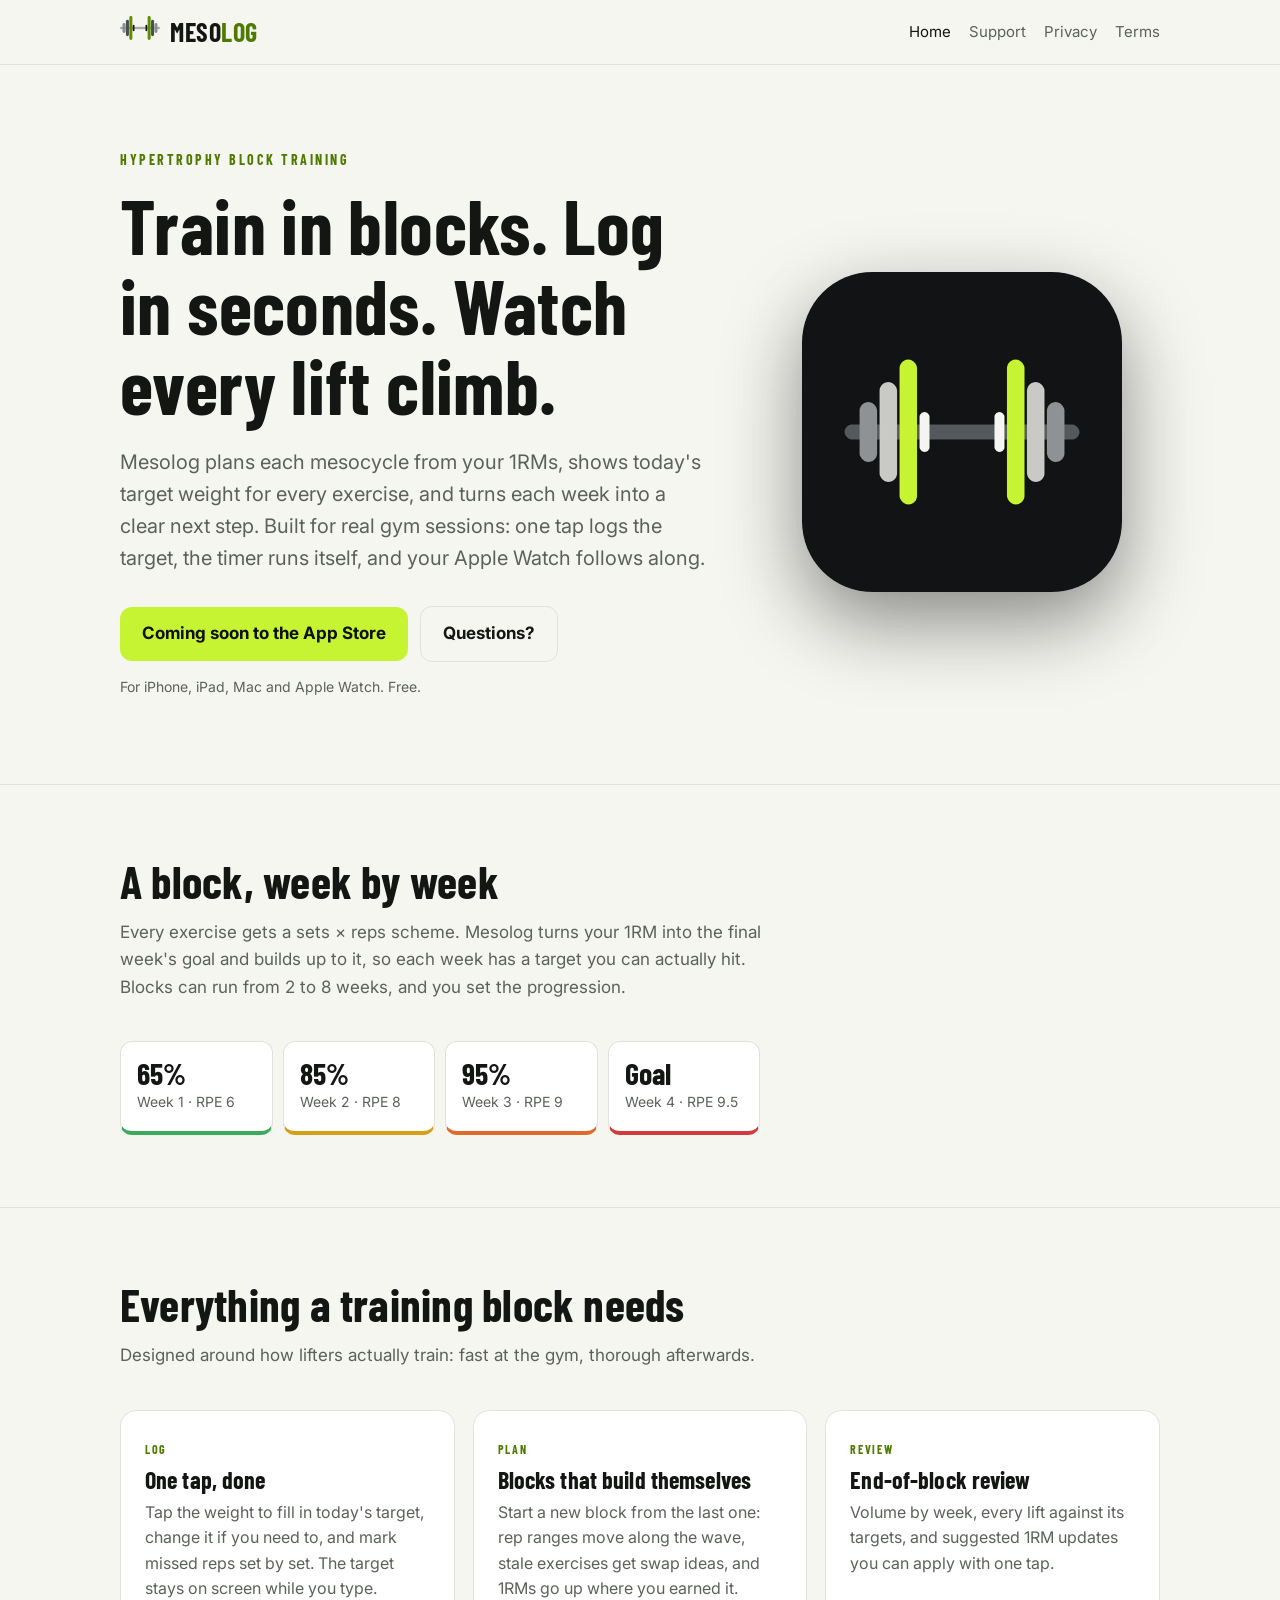
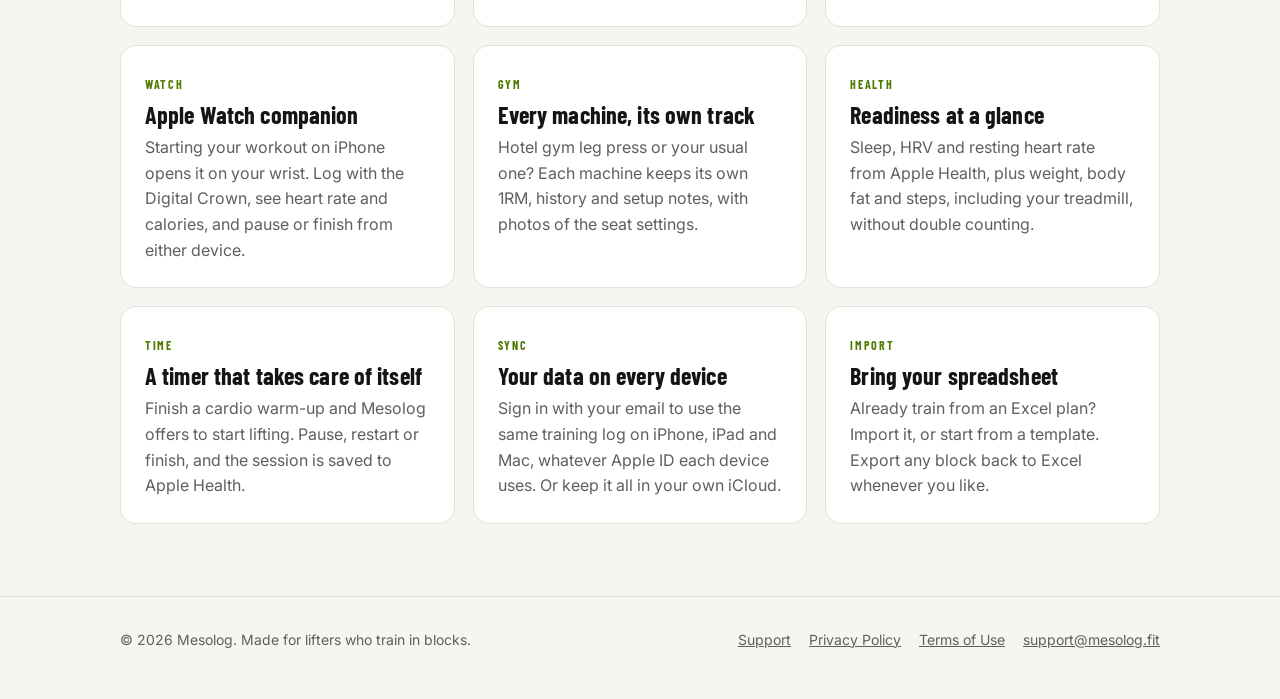
==== index.html @ 9f4a1cd2 "Mesolog website: home, support, privacy policy, terms Co-Authored-By: Claude Opus 5.5 <noreply@anthr" ====
<!doctype html>
<html lang="en">
<head>
<meta charset="utf-8">
<meta name="viewport" content="width=device-width, initial-scale=1">
<title>Mesolog: Hypertrophy Block Training</title>
<meta name="description" content="Plan mesocycles from your 1RMs, log every set in seconds and review each block. For iPhone, iPad, Mac and Apple Watch.">
<meta property="og:title" content="Mesolog: Hypertrophy Block Training">
<meta property="og:description" content="Plan mesocycles from your 1RMs, log every set in seconds and review each block. For iPhone, iPad, Mac and Apple Watch.">
<meta property="og:image" content="https://mesolog.fit/assets/icon-512.png">
<link rel="icon" href="/assets/favicon.png">
<link rel="apple-touch-icon" href="/assets/apple-touch-icon.png">
<link rel="preconnect" href="https://fonts.googleapis.com">
<link rel="preconnect" href="https://fonts.gstatic.com" crossorigin>
<link href="https://fonts.googleapis.com/css2?family=Barlow+Condensed:wght@600;700&family=Inter:wght@400;600;700&display=swap" rel="stylesheet">
<link rel="stylesheet" href="/assets/style.css">
</head>
<body>
<header class="site-header"><div class="wrap">
  <a class="brand" href="/" aria-label="Mesolog home"><picture><source srcset="/assets/mark-light.svg" media="(prefers-color-scheme: light)"><img src="/assets/mark.svg" alt=""></picture><span class="wordmark">MESO<span>LOG</span></span></a>
  <nav aria-label="Main"><a href="/" aria-current="page" class="hide-sm">Home</a><a href="/support/">Support</a><a href="/privacy/">Privacy</a><a href="/terms/" class="hide-sm">Terms</a></nav>
</div></header>
<main>

<div class="hero"><div class="wrap">
  <div>
    <p class="eyebrow">Hypertrophy block training</p>
    <h1>Train in blocks. Log in seconds. Watch every lift climb.</h1>
    <p class="lede">Mesolog plans each mesocycle from your 1RMs, shows today's target weight for every exercise, and turns each week into a clear next step. Built for real gym sessions: one tap logs the target, the timer runs itself, and your Apple Watch follows along.</p>
    <div class="cta-row">
      <span class="button" aria-disabled="true">Coming soon to the App Store</span>
      <a class="button secondary" href="/support/">Questions?</a>
    </div>
    <p class="note">For iPhone, iPad, Mac and Apple Watch. Free.</p>
  </div>
  <div class="hero-art"><img src="/assets/icon-512.png" alt="Mesolog app icon" width="320" height="320"></div>
</div></div>

<section><div class="wrap">
  <h2>A block, week by week</h2>
  <p class="intro">Every exercise gets a sets × reps scheme. Mesolog turns your 1RM into the final week's goal and builds up to it, so each week has a target you can actually hit. Blocks can run from 2 to 8 weeks, and you set the progression.</p>
  <div class="weeks" role="list">
    <div class="week" role="listitem"><b>65%</b><span>Week 1 · RPE 6</span></div>
    <div class="week" role="listitem"><b>85%</b><span>Week 2 · RPE 8</span></div>
    <div class="week" role="listitem"><b>95%</b><span>Week 3 · RPE 9</span></div>
    <div class="week" role="listitem"><b>Goal</b><span>Week 4 · RPE 9.5</span></div>
  </div>
</div></section>

<section><div class="wrap">
  <h2>Everything a training block needs</h2>
  <p class="intro">Designed around how lifters actually train: fast at the gym, thorough afterwards.</p>
  <div class="grid">
    <div class="card"><span class="tag">Log</span><h3>One tap, done</h3><p>Tap the weight to fill in today's target, change it if you need to, and mark missed reps set by set. The target stays on screen while you type.</p></div>
    <div class="card"><span class="tag">Plan</span><h3>Blocks that build themselves</h3><p>Start a new block from the last one: rep ranges move along the wave, stale exercises get swap ideas, and 1RMs go up where you earned it.</p></div>
    <div class="card"><span class="tag">Review</span><h3>End-of-block review</h3><p>Volume by week, every lift against its targets, and suggested 1RM updates you can apply with one tap.</p></div>
    <div class="card"><span class="tag">Watch</span><h3>Apple Watch companion</h3><p>Starting your workout on iPhone opens it on your wrist. Log with the Digital Crown, see heart rate and calories, and pause or finish from either device.</p></div>
    <div class="card"><span class="tag">Gym</span><h3>Every machine, its own track</h3><p>Hotel gym leg press or your usual one? Each machine keeps its own 1RM, history and setup notes, with photos of the seat settings.</p></div>
    <div class="card"><span class="tag">Health</span><h3>Readiness at a glance</h3><p>Sleep, HRV and resting heart rate from Apple Health, plus weight, body fat and steps, including your treadmill, without double counting.</p></div>
    <div class="card"><span class="tag">Time</span><h3>A timer that takes care of itself</h3><p>Finish a cardio warm-up and Mesolog offers to start lifting. Pause, restart or finish, and the session is saved to Apple Health.</p></div>
    <div class="card"><span class="tag">Sync</span><h3>Your data on every device</h3><p>Sign in with your email to use the same training log on iPhone, iPad and Mac, whatever Apple ID each device uses. Or keep it all in your own iCloud.</p></div>
    <div class="card"><span class="tag">Import</span><h3>Bring your spreadsheet</h3><p>Already train from an Excel plan? Import it, or start from a template. Export any block back to Excel whenever you like.</p></div>
  </div>
</div></section>

</main>
<footer class="site-footer"><div class="wrap">
  <span>© 2026 Mesolog. Made for lifters who train in blocks.</span>
  <nav aria-label="Footer"><a href="/support/">Support</a><a href="/privacy/">Privacy Policy</a><a href="/terms/">Terms of Use</a><a href="mailto:support@mesolog.fit">support@mesolog.fit</a></nav>
</div></footer>
</body>
</html>
---- assets/style.css ----
:root {
  --bg: #0E100F;
  --bg-raised: #171A18;
  --line: #2A2E2B;
  --text: #F4F4F0;
  --muted: #A3A7A2;
  --lime: #C6F432;
  --lime-ink: #0E100F;
  --accent: #C6F432;
  --max: 1080px;
  color-scheme: dark;
}

@media (prefers-color-scheme: light) {
  :root:not([data-theme="dark"]) {
    --bg: #F6F6F1;
    --bg-raised: #FFFFFF;
    --line: #E1E2DC;
    --text: #141614;
    --muted: #5C615B;
    --accent: #4E7A00;
    color-scheme: light;
  }
}

* { box-sizing: border-box; }

html { -webkit-text-size-adjust: 100%; }

body {
  margin: 0;
  background: var(--bg);
  color: var(--text);
  font: 17px/1.6 "Inter", -apple-system, BlinkMacSystemFont, "Segoe UI", sans-serif;
}

a { color: var(--accent); }
a:hover { text-decoration-thickness: 2px; }

.wrap { max-width: var(--max); margin: 0 auto; padding: 0 20px; }

/* Header */
.site-header { border-bottom: 1px solid var(--line); }
.site-header .wrap { display: flex; align-items: center; justify-content: space-between; height: 64px; gap: 16px; }
.brand { display: flex; align-items: center; gap: 10px; color: var(--text); text-decoration: none; }
.brand img { width: 40px; height: auto; }
.wordmark { font: 700 26px/1 "Barlow Condensed", "Inter", sans-serif; letter-spacing: 0.02em; }
.wordmark span { color: var(--accent); }
.site-header nav { display: flex; gap: 18px; font-size: 15px; }
.site-header nav a { color: var(--muted); text-decoration: none; }
.site-header nav a:hover, .site-header nav a[aria-current="page"] { color: var(--text); }

/* Hero */
.hero { padding: 88px 0 72px; }
.hero .wrap { display: grid; grid-template-columns: 1.2fr 0.8fr; gap: 48px; align-items: center; }
.eyebrow { font: 700 14px/1 "Barlow Condensed", sans-serif; letter-spacing: 0.18em; text-transform: uppercase; color: var(--accent); margin: 0 0 18px; }
h1, h2, h3 { font-family: "Barlow Condensed", "Inter", sans-serif; line-height: 1.05; margin: 0; letter-spacing: 0.005em; }
h1 { font-size: clamp(44px, 7vw, 76px); font-weight: 700; text-wrap: balance; }
.lede { font-size: 20px; color: var(--muted); margin: 22px 0 32px; max-width: 34em; }
.cta-row { display: flex; flex-wrap: wrap; gap: 12px; align-items: center; }
.button {
  display: inline-flex; align-items: center; gap: 8px;
  background: var(--lime); color: var(--lime-ink);
  font-weight: 700; text-decoration: none; padding: 13px 22px; border-radius: 12px;
}
.button.secondary { background: transparent; color: var(--text); border: 1px solid var(--line); }
.note { font-size: 14px; color: var(--muted); }
.hero-art { display: flex; justify-content: center; }
.hero-art img { width: min(320px, 70vw); height: auto; border-radius: 22%; box-shadow: 0 30px 80px rgba(0,0,0,0.45); }

/* Sections */
section { padding: 72px 0; border-top: 1px solid var(--line); }
section h2 { font-size: clamp(32px, 4.5vw, 46px); margin-bottom: 14px; }
section .intro { color: var(--muted); max-width: 40em; margin: 0 0 40px; }

.grid { display: grid; grid-template-columns: repeat(3, 1fr); gap: 18px; }
.card { background: var(--bg-raised); border: 1px solid var(--line); border-radius: 16px; padding: 24px; }
.card h3 { font-size: 24px; margin-bottom: 8px; }
.card p { margin: 0; color: var(--muted); font-size: 16px; }
.card .tag { display: inline-block; font: 700 12px/1 "Barlow Condensed", sans-serif; letter-spacing: 0.14em; text-transform: uppercase; color: var(--accent); margin-bottom: 12px; }

.weeks { display: grid; grid-template-columns: repeat(4, 1fr); gap: 10px; margin-top: 8px; max-width: 640px; }
.week { border-radius: 12px; padding: 16px; background: var(--bg-raised); border: 1px solid var(--line); }
.week b { display: block; font: 700 30px/1 "Barlow Condensed", sans-serif; }
.week span { color: var(--muted); font-size: 14px; }
.week:nth-child(1) { border-bottom: 4px solid #3BAA5C; }
.week:nth-child(2) { border-bottom: 4px solid #D4A017; }
.week:nth-child(3) { border-bottom: 4px solid #E06A2C; }
.week:nth-child(4) { border-bottom: 4px solid #D23B3B; }

/* Documents */
.doc { padding: 56px 0 80px; }
.doc .wrap { max-width: 760px; }
.doc h1 { font-size: clamp(40px, 6vw, 56px); margin-bottom: 8px; }
.doc .updated { color: var(--muted); margin: 0 0 36px; }
.doc h2 { font-size: 28px; margin: 40px 0 10px; }
.doc p, .doc li { color: var(--text); }
.doc ul { padding-left: 1.2em; }
.doc li { margin: 6px 0; }
.doc table { width: 100%; border-collapse: collapse; margin: 16px 0; font-size: 15px; }
.doc th, .doc td { text-align: left; padding: 10px 8px; border-bottom: 1px solid var(--line); vertical-align: top; }
.doc th { color: var(--muted); font-weight: 600; }

details { background: var(--bg-raised); border: 1px solid var(--line); border-radius: 12px; padding: 14px 18px; margin: 10px 0; }
summary { cursor: pointer; font-weight: 600; }
details p { margin: 10px 0 2px; color: var(--muted); }

/* Footer */
.site-footer { border-top: 1px solid var(--line); padding: 32px 0 48px; color: var(--muted); font-size: 14px; }
.site-footer .wrap { display: flex; flex-wrap: wrap; gap: 12px 28px; justify-content: space-between; }
.site-footer nav { display: flex; flex-wrap: wrap; gap: 18px; }
.site-footer a { color: var(--muted); }

@media (max-width: 820px) {
  .hero { padding: 56px 0 48px; }
  .hero .wrap { grid-template-columns: 1fr; gap: 36px; }
  .hero-art { order: -1; justify-content: flex-start; }
  .hero-art img { width: 120px; }
  .grid { grid-template-columns: 1fr; }
  .site-header nav { gap: 14px; font-size: 14px; }
}

@media (max-width: 460px) {
  .weeks { grid-template-columns: repeat(2, 1fr); }
  .site-header nav a.hide-sm { display: none; }
}
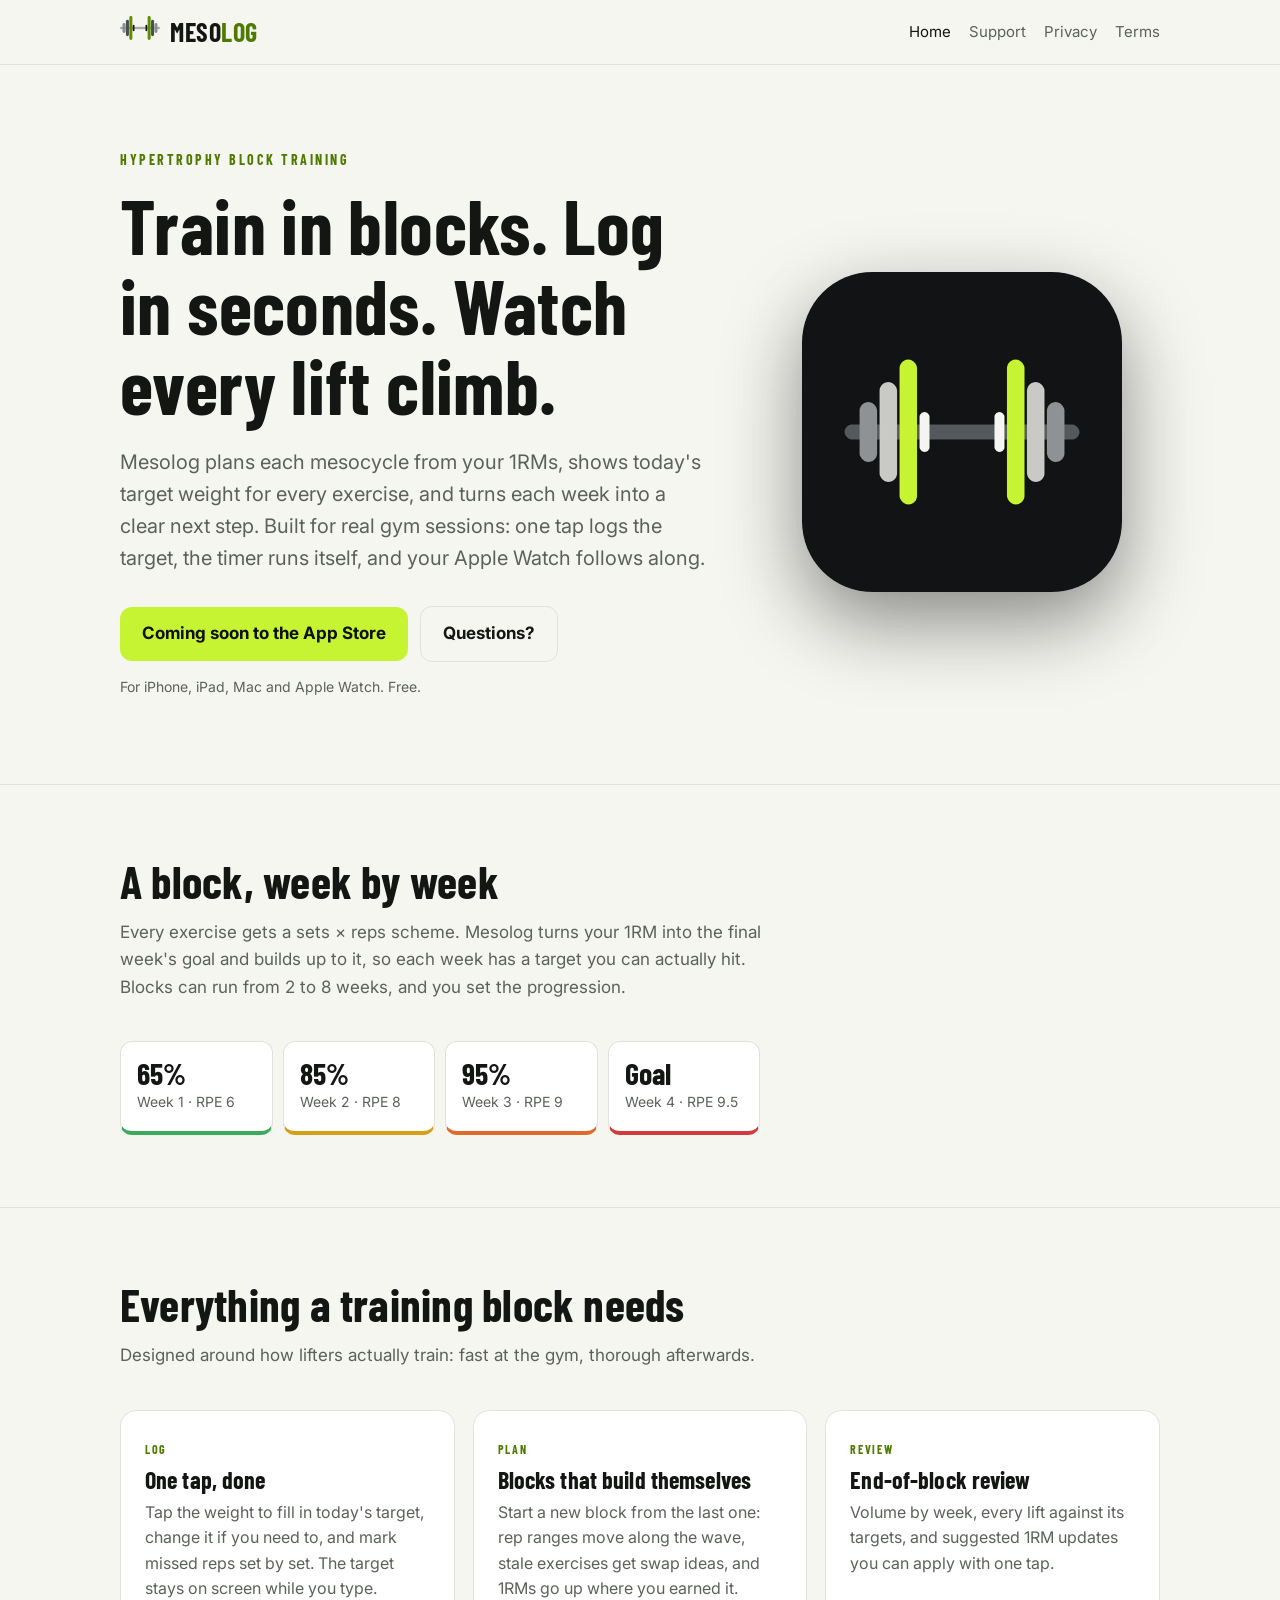
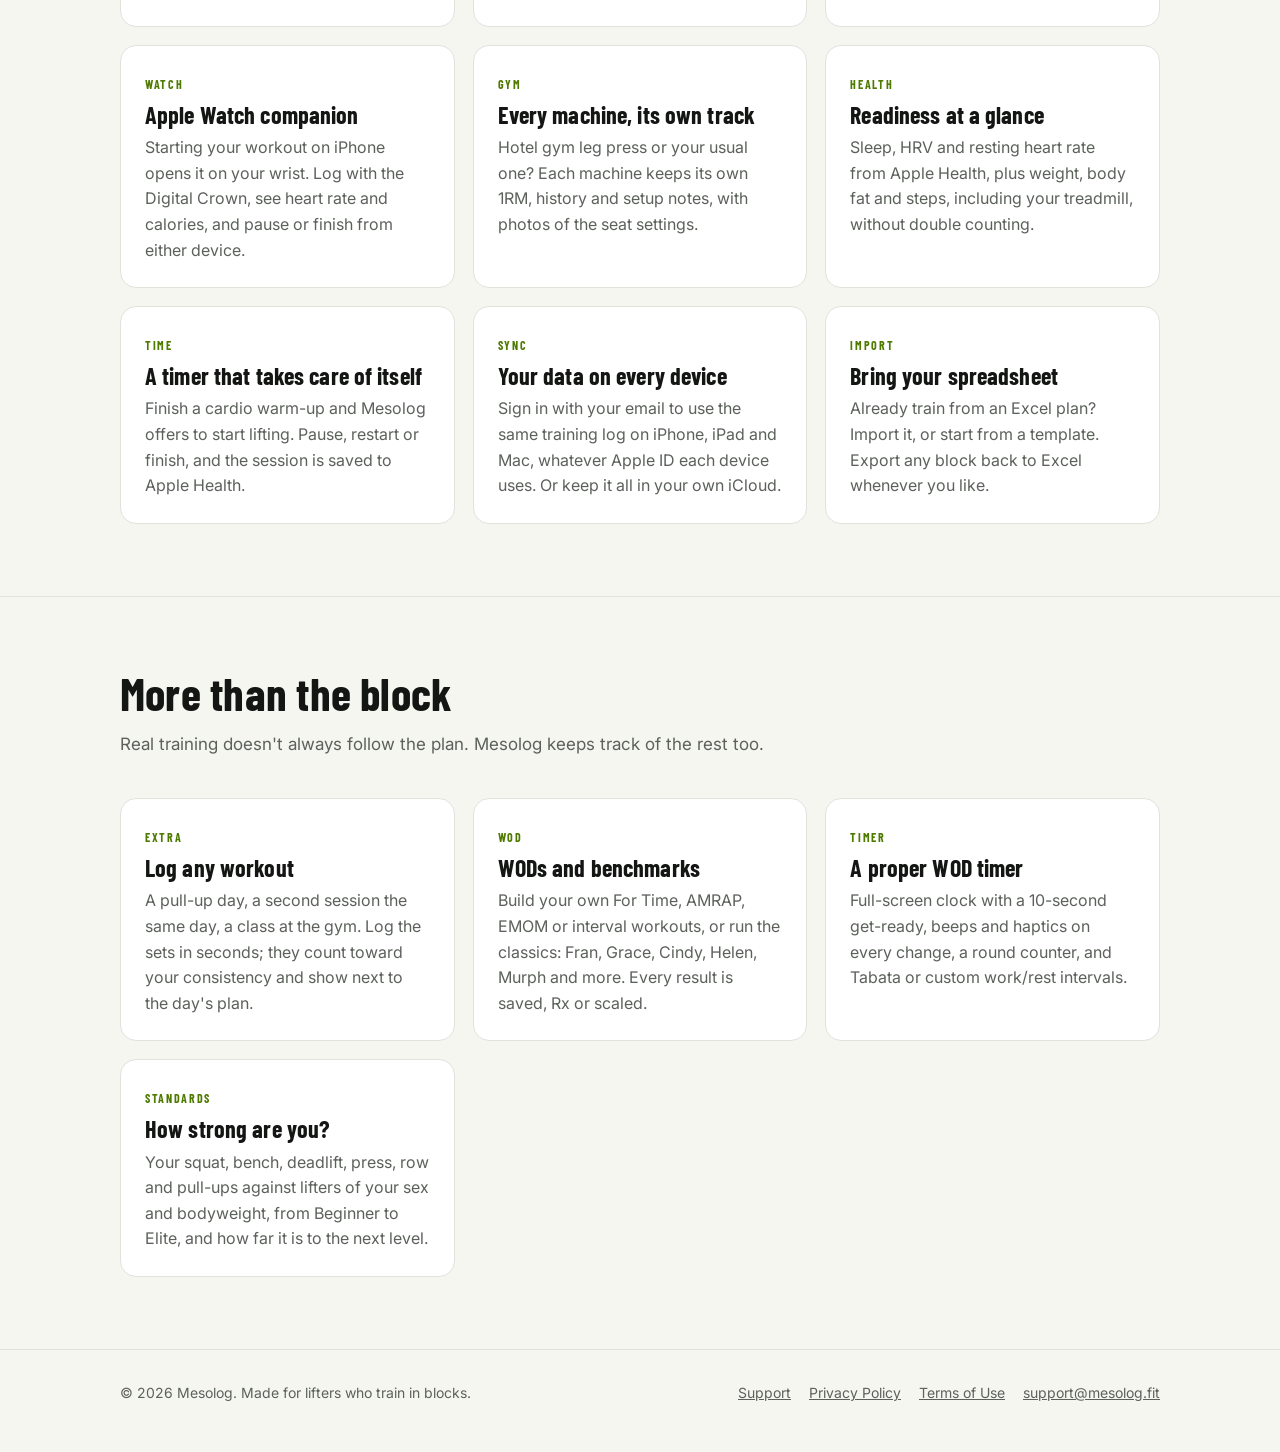
==== commit f7991b24: "Website: extra workouts, WODs, timers and strength standards; FAQ Co-Authored-By: Claude Opus 5.5 <n" ====
--- a/index.html
+++ b/index.html
@@ -3,9 +3,9 @@
 <head>
 <meta charset="utf-8">
 <meta name="viewport" content="width=device-width, initial-scale=1">
-<title>Mesolog: Hypertrophy Block Training</title>
+<title>Mesolog: Hypertrophy Training</title>
 <meta name="description" content="Plan mesocycles from your 1RMs, log every set in seconds and review each block. For iPhone, iPad, Mac and Apple Watch.">
-<meta property="og:title" content="Mesolog: Hypertrophy Block Training">
+<meta property="og:title" content="Mesolog: Hypertrophy Training">
 <meta property="og:description" content="Plan mesocycles from your 1RMs, log every set in seconds and review each block. For iPhone, iPad, Mac and Apple Watch.">
 <meta property="og:image" content="https://mesolog.fit/assets/icon-512.png">
 <link rel="icon" href="/assets/favicon.png">
@@ -63,6 +63,17 @@
   </div>
 </div></section>
 
+<section><div class="wrap">
+  <h2>More than the block</h2>
+  <p class="intro">Real training doesn't always follow the plan. Mesolog keeps track of the rest too.</p>
+  <div class="grid">
+    <div class="card"><span class="tag">Extra</span><h3>Log any workout</h3><p>A pull-up day, a second session the same day, a class at the gym. Log the sets in seconds; they count toward your consistency and show next to the day's plan.</p></div>
+    <div class="card"><span class="tag">WOD</span><h3>WODs and benchmarks</h3><p>Build your own For Time, AMRAP, EMOM or interval workouts, or run the classics: Fran, Grace, Cindy, Helen, Murph and more. Every result is saved, Rx or scaled.</p></div>
+    <div class="card"><span class="tag">Timer</span><h3>A proper WOD timer</h3><p>Full-screen clock with a 10-second get-ready, beeps and haptics on every change, a round counter, and Tabata or custom work/rest intervals.</p></div>
+    <div class="card"><span class="tag">Standards</span><h3>How strong are you?</h3><p>Your squat, bench, deadlift, press, row and pull-ups against lifters of your sex and bodyweight, from Beginner to Elite, and how far it is to the next level.</p></div>
+  </div>
+</div></section>
+
 </main>
 <footer class="site-footer"><div class="wrap">
   <span>© 2026 Mesolog. Made for lifters who train in blocks.</span>
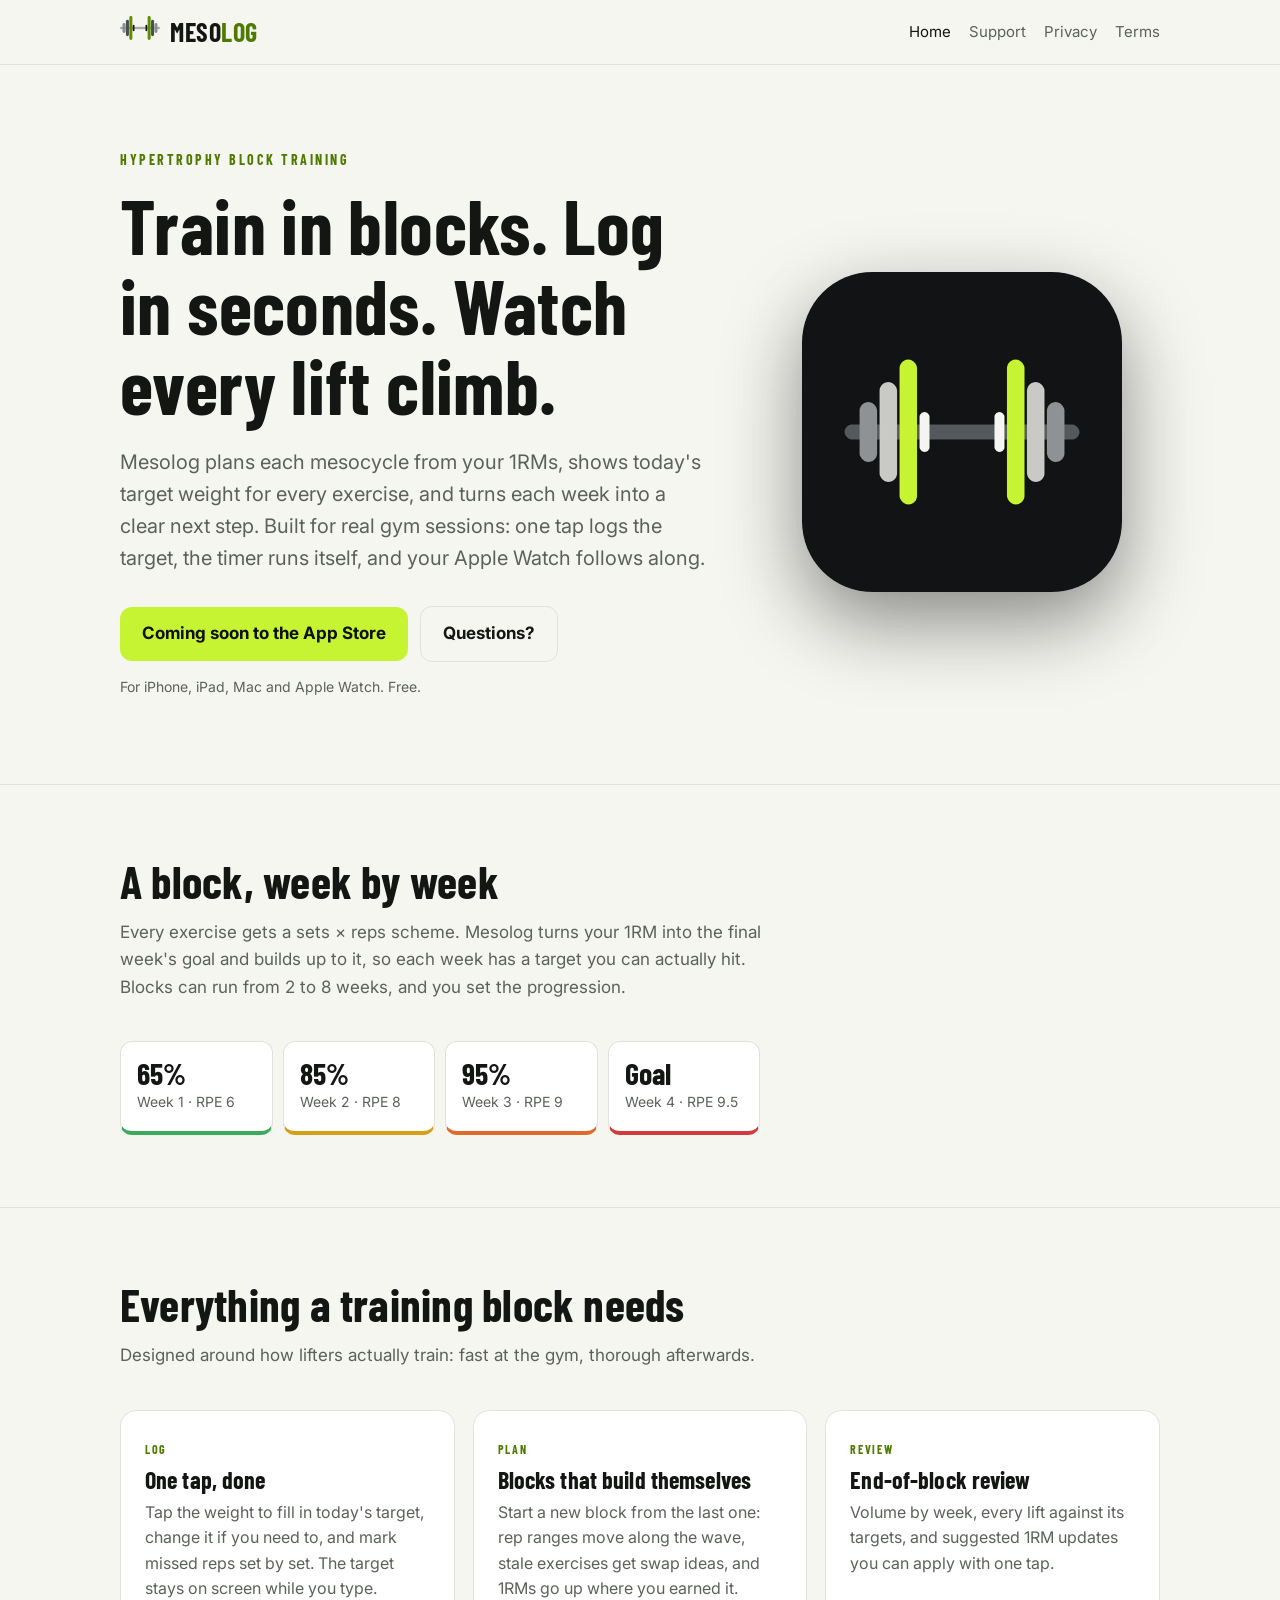
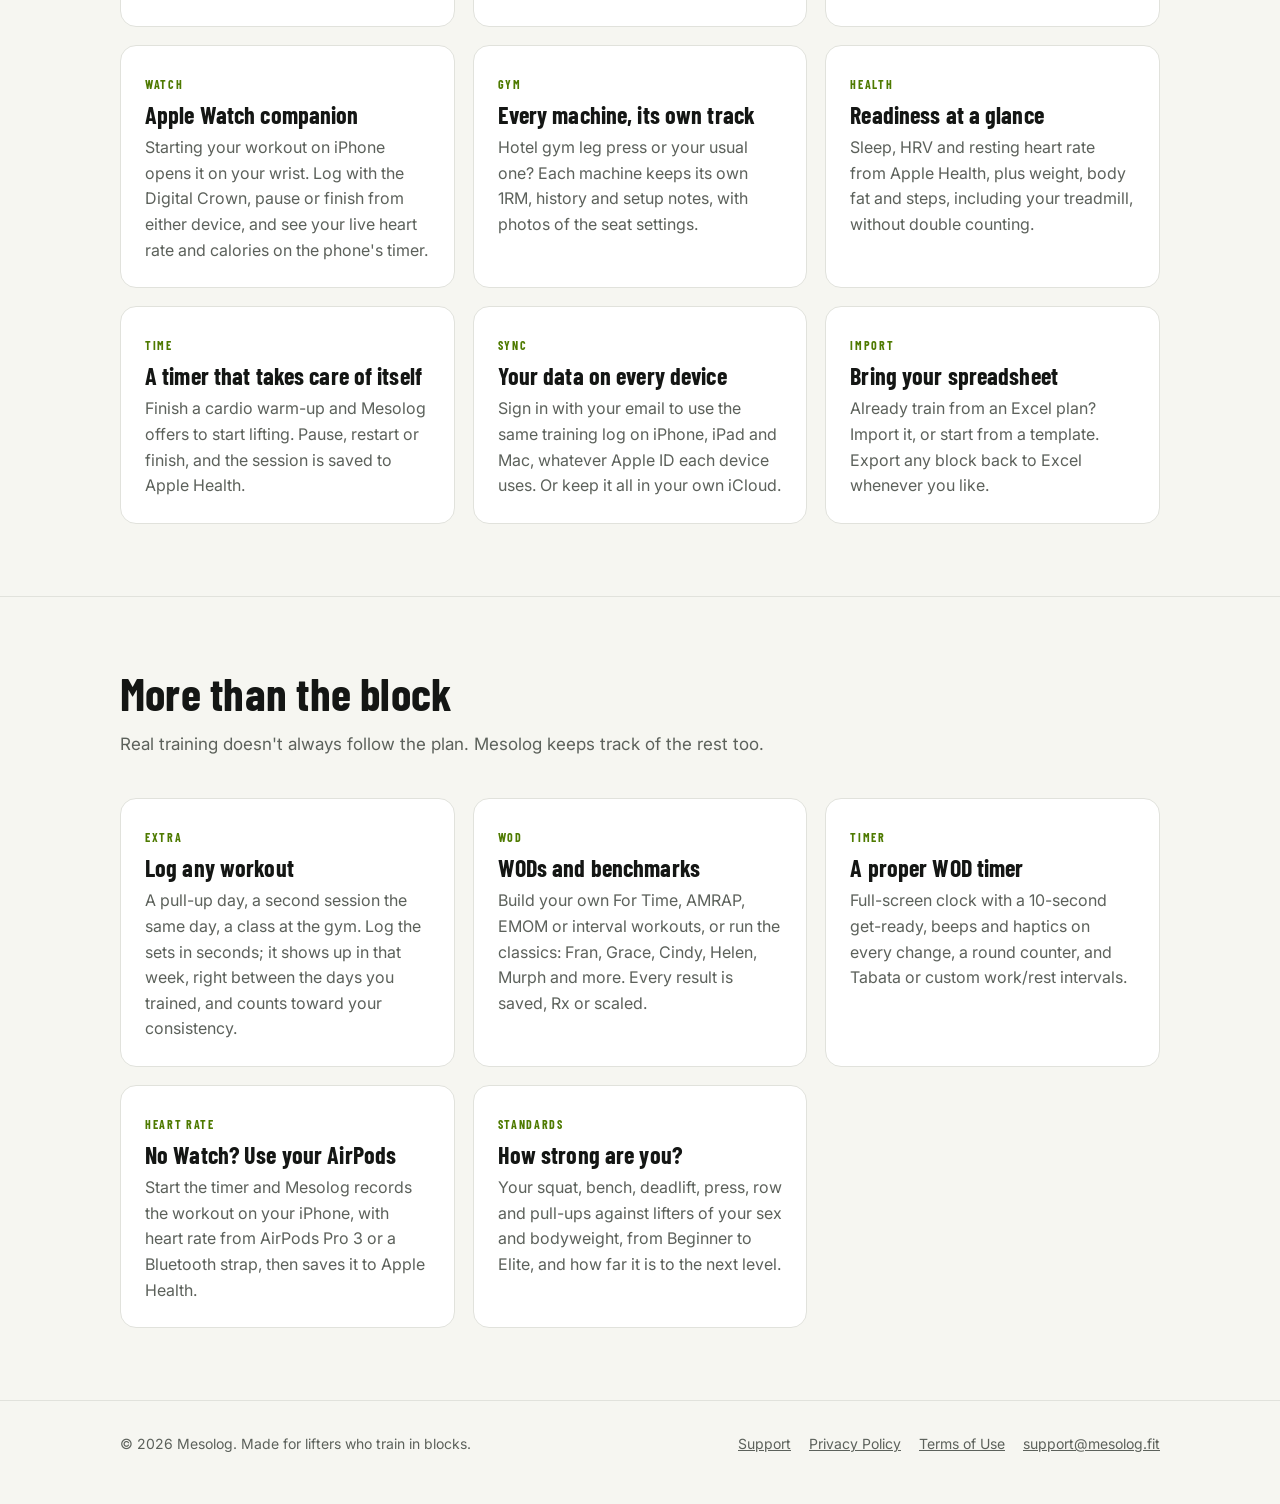
==== commit 0d61532c: "Website: live heart rate from Watch or AirPods, extra workouts in the week; privacy policy covers wo" ====
--- a/index.html
+++ b/index.html
@@ -54,7 +54,7 @@
     <div class="card"><span class="tag">Log</span><h3>One tap, done</h3><p>Tap the weight to fill in today's target, change it if you need to, and mark missed reps set by set. The target stays on screen while you type.</p></div>
     <div class="card"><span class="tag">Plan</span><h3>Blocks that build themselves</h3><p>Start a new block from the last one: rep ranges move along the wave, stale exercises get swap ideas, and 1RMs go up where you earned it.</p></div>
     <div class="card"><span class="tag">Review</span><h3>End-of-block review</h3><p>Volume by week, every lift against its targets, and suggested 1RM updates you can apply with one tap.</p></div>
-    <div class="card"><span class="tag">Watch</span><h3>Apple Watch companion</h3><p>Starting your workout on iPhone opens it on your wrist. Log with the Digital Crown, see heart rate and calories, and pause or finish from either device.</p></div>
+    <div class="card"><span class="tag">Watch</span><h3>Apple Watch companion</h3><p>Starting your workout on iPhone opens it on your wrist. Log with the Digital Crown, pause or finish from either device, and see your live heart rate and calories on the phone's timer.</p></div>
     <div class="card"><span class="tag">Gym</span><h3>Every machine, its own track</h3><p>Hotel gym leg press or your usual one? Each machine keeps its own 1RM, history and setup notes, with photos of the seat settings.</p></div>
     <div class="card"><span class="tag">Health</span><h3>Readiness at a glance</h3><p>Sleep, HRV and resting heart rate from Apple Health, plus weight, body fat and steps, including your treadmill, without double counting.</p></div>
     <div class="card"><span class="tag">Time</span><h3>A timer that takes care of itself</h3><p>Finish a cardio warm-up and Mesolog offers to start lifting. Pause, restart or finish, and the session is saved to Apple Health.</p></div>
@@ -67,9 +67,10 @@
   <h2>More than the block</h2>
   <p class="intro">Real training doesn't always follow the plan. Mesolog keeps track of the rest too.</p>
   <div class="grid">
-    <div class="card"><span class="tag">Extra</span><h3>Log any workout</h3><p>A pull-up day, a second session the same day, a class at the gym. Log the sets in seconds; they count toward your consistency and show next to the day's plan.</p></div>
+    <div class="card"><span class="tag">Extra</span><h3>Log any workout</h3><p>A pull-up day, a second session the same day, a class at the gym. Log the sets in seconds; it shows up in that week, right between the days you trained, and counts toward your consistency.</p></div>
     <div class="card"><span class="tag">WOD</span><h3>WODs and benchmarks</h3><p>Build your own For Time, AMRAP, EMOM or interval workouts, or run the classics: Fran, Grace, Cindy, Helen, Murph and more. Every result is saved, Rx or scaled.</p></div>
     <div class="card"><span class="tag">Timer</span><h3>A proper WOD timer</h3><p>Full-screen clock with a 10-second get-ready, beeps and haptics on every change, a round counter, and Tabata or custom work/rest intervals.</p></div>
+    <div class="card"><span class="tag">Heart rate</span><h3>No Watch? Use your AirPods</h3><p>Start the timer and Mesolog records the workout on your iPhone, with heart rate from AirPods Pro 3 or a Bluetooth strap, then saves it to Apple Health.</p></div>
     <div class="card"><span class="tag">Standards</span><h3>How strong are you?</h3><p>Your squat, bench, deadlift, press, row and pull-ups against lifters of your sex and bodyweight, from Beginner to Elite, and how far it is to the next level.</p></div>
   </div>
 </div></section>
